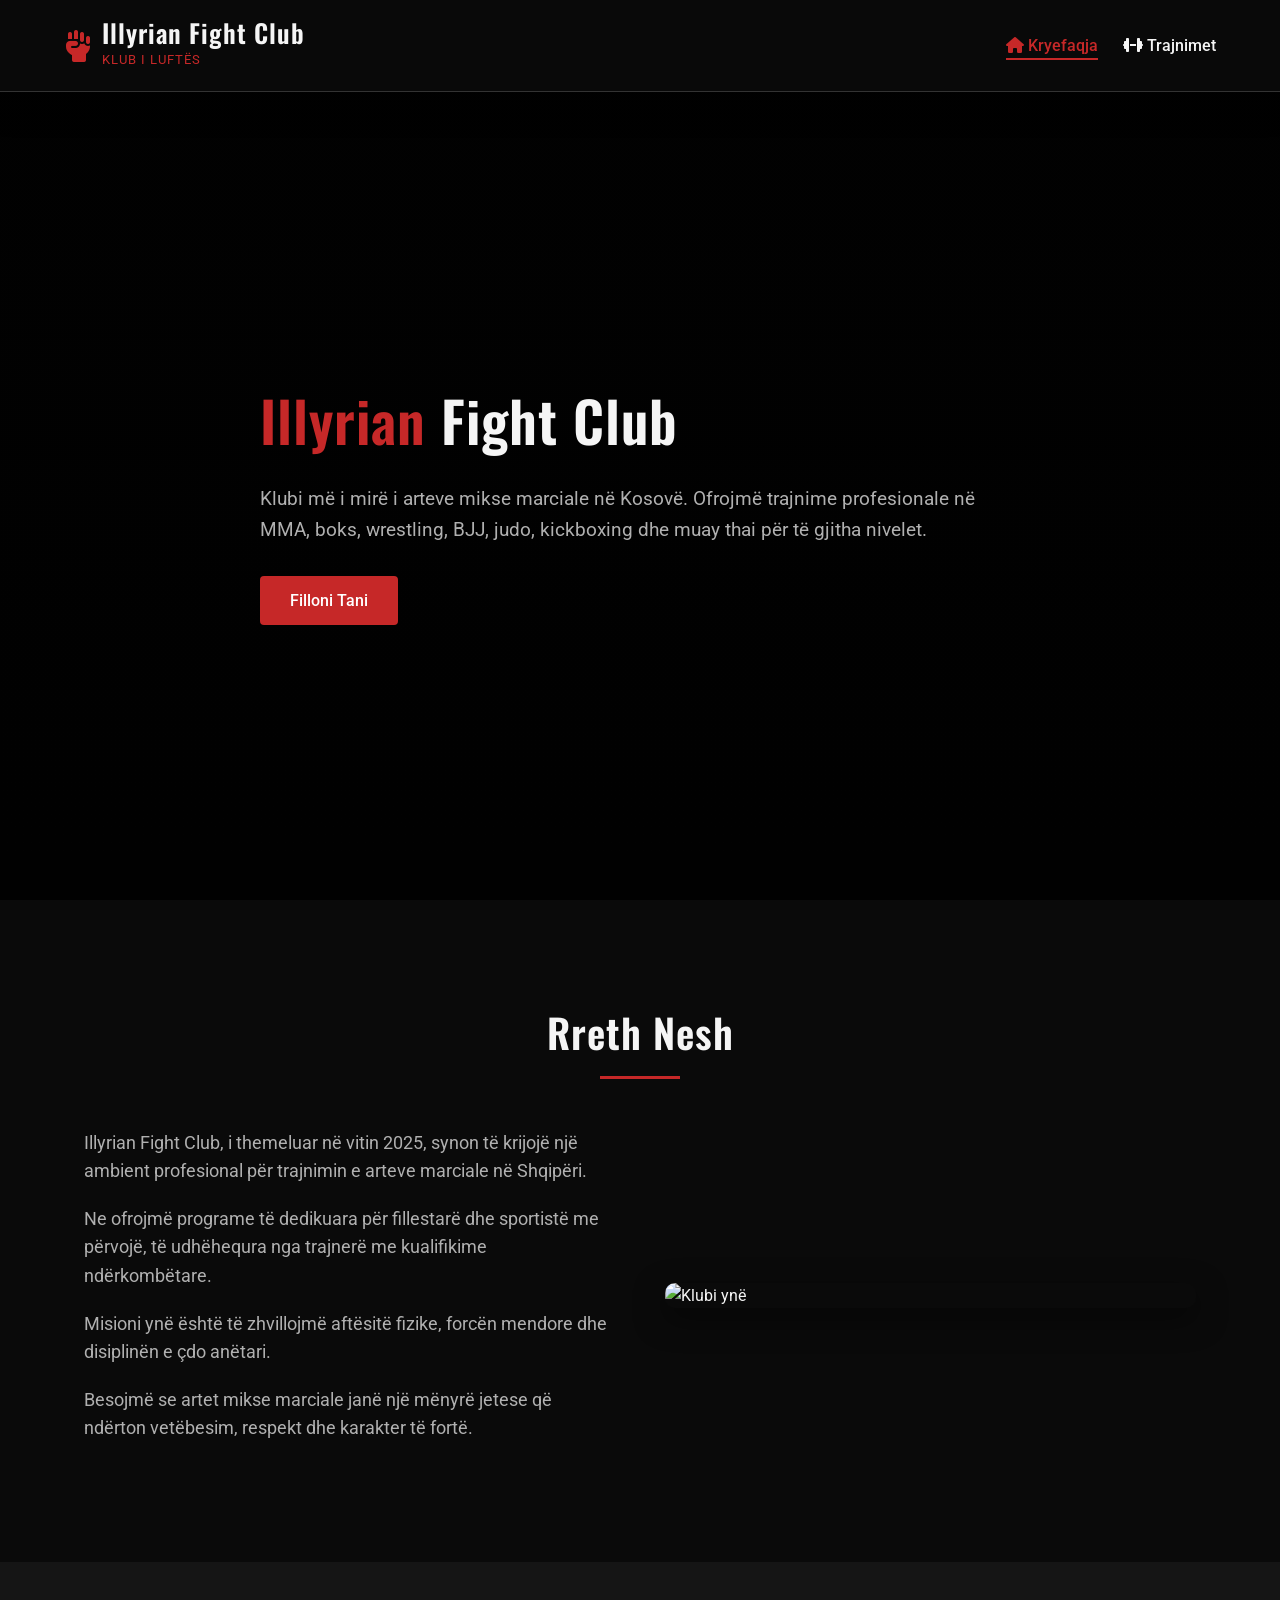
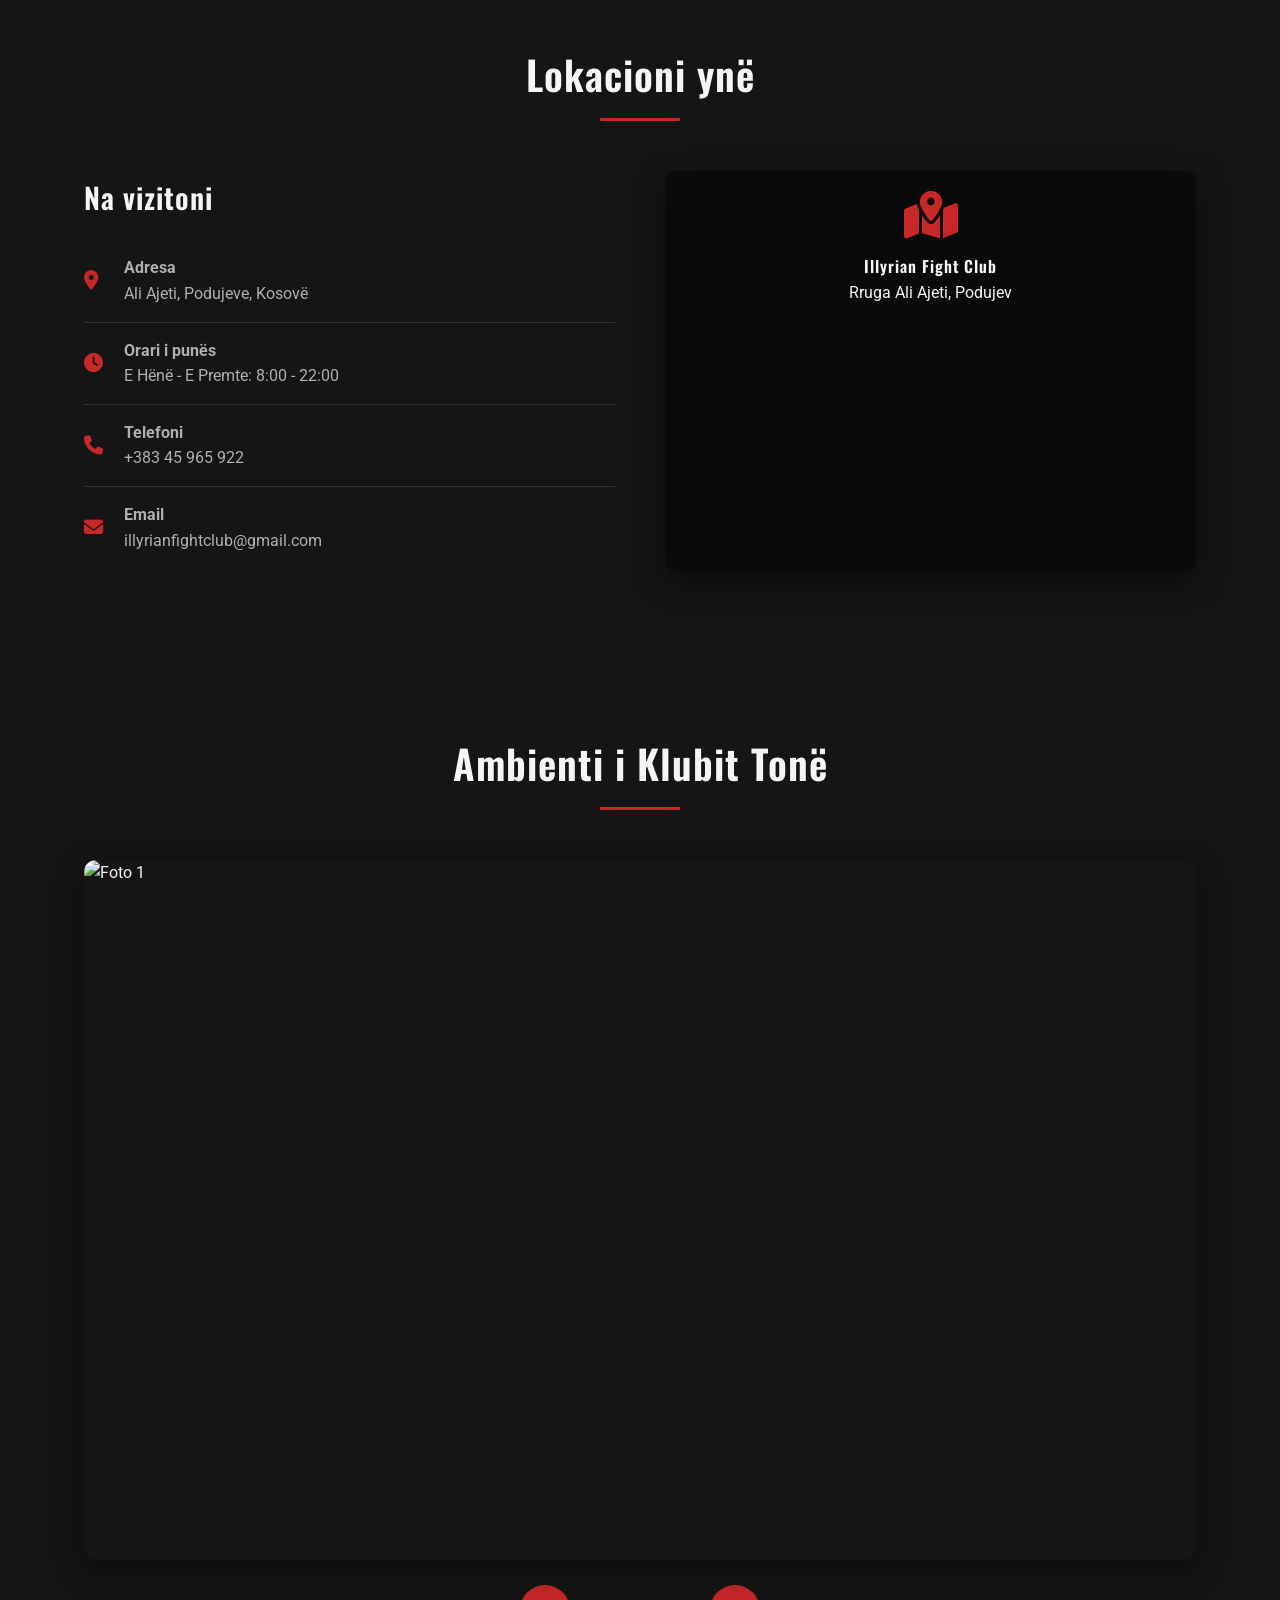
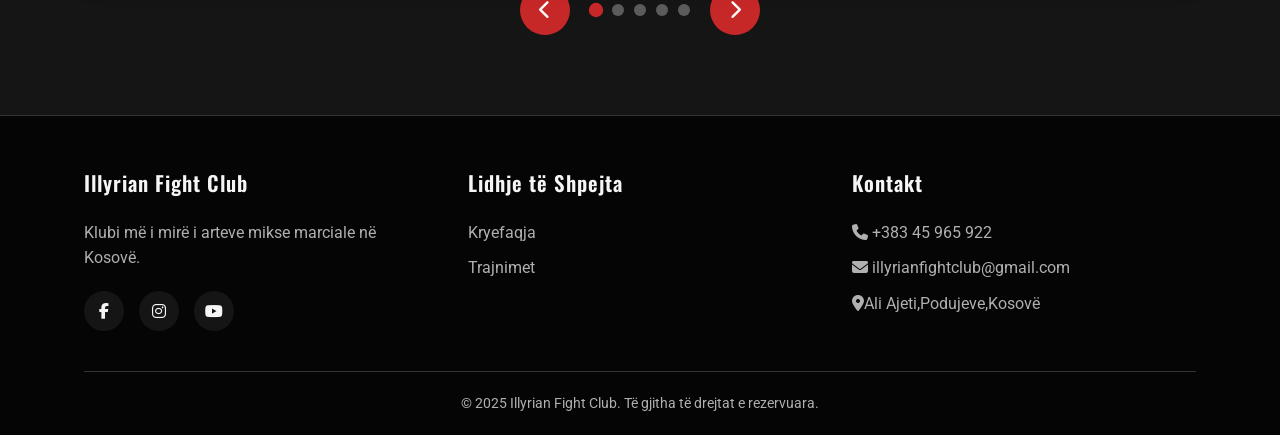
==== index.html @ 58f36fff "Add files via upload" ====
<!DOCTYPE html>
<html lang="sq">
<head>
    <meta charset="UTF-8">
    <meta name="viewport" content="width=device-width, initial-scale=1.0">
    <title>Illyrian Fight Club - Rreth Klubit</title>
    <link rel="stylesheet" href="https://cdnjs.cloudflare.com/ajax/libs/font-awesome/6.4.0/css/all.min.css">
    <link href="https://fonts.googleapis.com/css2?family=Oswald:wght@400;500;600;700&family=Roboto:wght@300;400;500;700&display=swap" rel="stylesheet">
    <style>
        :root {
            --primary: #c62828;
            --primary-dark: #8e0000;
            --secondary: #ff9800;
            --dark-bg: #0a0a0a;
            --dark-card: #151515;
            --light-text: #f5f5f5;
            --gray-text: #b0b0b0;
            --border-color: #333;
            --shadow: 0 10px 30px rgba(0, 0, 0, 0.5);
            --transition: all 0.3s ease;
        }
        
        * {
            margin: 0;
            padding: 0;
            box-sizing: border-box;
        }
        
        body {
            font-family: 'Roboto', sans-serif;
            background-color: var(--dark-bg);
            color: var(--light-text);
            line-height: 1.6;
            overflow-x: hidden;
        }
        
        h1, h2, h3, h4, h5 {
            font-family: 'Oswald', sans-serif;
            font-weight: 600;
            letter-spacing: 1px;
        }
        
        .container {
            width: 90%;
            max-width: 1400px;
            margin: 0 auto;
            padding: 0 20px;
        }
        
        /* Header & Navigation */
        header {
            background-color: rgba(10, 10, 10, 0.98);
            position: fixed;
            width: 100%;
            top: 0;
            z-index: 1000;
            border-bottom: 1px solid var(--border-color);
            box-shadow: var(--shadow);
        }
        
        .header-container {
            display: flex;
            justify-content: space-between;
            align-items: center;
            padding: 20px 0;
        }
        
        .logo {
            display: flex;
            align-items: center;
        }
        
        .logo-icon {
            color: var(--primary);
            font-size: 2rem;
            margin-right: 10px;
        }
        
        .logo-text h1 {
            color: var(--light-text);
            font-size: 1.6rem;
            line-height: 1;
        }
        
        .logo-text span {
            color: var(--primary);
            font-size: 0.8rem;
            letter-spacing: 1px;
        }
        
        nav ul {
            display: flex;
            list-style: none;
        }
        
        nav ul li {
            margin-left: 25px;
        }
        
        nav ul li a {
            color: var(--light-text);
            text-decoration: none;
            font-weight: 500;
            font-size: 1rem;
            transition: var(--transition);
            padding: 5px 0;
            position: relative;
        }
        
        nav ul li a:hover {
            color: var(--primary);
        }
        
        nav ul li a.active {
            color: var(--primary);
        }
        
        nav ul li a.active::after {
            content: '';
            position: absolute;
            width: 100%;
            height: 2px;
            background-color: var(--primary);
            bottom: 0;
            left: 0;
        }
        
        .mobile-menu-btn {
            display: none;
            background: none;
            border: none;
            color: var(--light-text);
            font-size: 1.5rem;
            cursor: pointer;
        }
        
        /* Hero Section */
        .hero {
            background: linear-gradient(rgba(0, 0, 0, 0.85), rgba(0, 0, 0, 0.9)), url('https://mymmanews.com/wp-content/uploads/2023/06/MMA-training-facility.jpg');
            background-size: cover;
            background-position: center;
            min-height: 100vh;
            display: flex;
            align-items: center;
            padding-top: 100px;
        }
        
        .hero-content {
            max-width: 800px;
        }
        
        .hero h2 {
            font-size: 3.5rem;
            margin-bottom: 20px;
            color: var(--light-text);
        }
        
        .hero h2 span {
            color: var(--primary);
        }
        
        .hero p {
            font-size: 1.2rem;
            margin-bottom: 30px;
            color: var(--gray-text);
        }
        
        .btn {
            display: inline-block;
            background-color: var(--primary);
            color: white;
            padding: 12px 30px;
            border-radius: 4px;
            text-decoration: none;
            font-weight: 500;
            font-size: 1rem;
            transition: var(--transition);
            border: none;
            cursor: pointer;
        }
        
        .btn:hover {
            background-color: var(--primary-dark);
            transform: translateY(-3px);
            box-shadow: var(--shadow);
        }
        
        /* About Section */
        .about {
            padding: 100px 0;
            background-color: var(--dark-bg);
        }
        
        .section-title {
            text-align: center;
            margin-bottom: 50px;
        }
        
        .section-title h2 {
            font-size: 2.5rem;
            color: var(--light-text);
            display: inline-block;
            position: relative;
            padding-bottom: 15px;
        }
        
        .section-title h2::after {
            content: '';
            position: absolute;
            width: 80px;
            height: 3px;
            background-color: var(--primary);
            bottom: 0;
            left: 50%;
            transform: translateX(-50%);
        }
        
        .about-content {
            display: grid;
            grid-template-columns: 1fr 1fr;
            gap: 50px;
            align-items: center;
        }
        
        .about-text p {
            color: var(--gray-text);
            margin-bottom: 20px;
            font-size: 1.1rem;
        }
        
        .about-image {
            border-radius: 10px;
            overflow: hidden;
            box-shadow: var(--shadow);
        }
        
        .about-image img {
            width: 100%;
            height: auto;
            display: block;
        }
        
        /* Location Section */
        .location {
            padding: 80px 0;
            background-color: var(--dark-card);
        }
        
        .location-container {
            display: grid;
            grid-template-columns: 1fr 1fr;
            gap: 50px;
            align-items: center;
        }
        
        .location-info h3 {
            font-size: 1.8rem;
            margin-bottom: 20px;
            color: var(--light-text);
        }
        
        .location-details {
            list-style: none;
        }
        
        .location-details li {
            padding: 15px 0;
            color: var(--gray-text);
            border-bottom: 1px solid var(--border-color);
            display: flex;
            align-items: center;
        }
        
        .location-details li:last-child {
            border-bottom: none;
        }
        
        .location-details li i {
            color: var(--primary);
            margin-right: 15px;
            font-size: 1.2rem;
            width: 25px;
        }
        
        .map-container {
            height: 400px;
            border-radius: 10px;
            overflow: hidden;
            box-shadow: var(--shadow);
        }

                       .map-container iframe {
        width: 100%;
        height: 100%;
        border: none;
        filter: grayscale(1) invert(1);
    }
         
        
        .map-placeholder {
            width: 100%;
            height: 100%;
            background-color: var(--dark-bg);
            display: flex;
            flex-direction: column;
            align-items: center;
            justify-content: center;
            text-align: center;
            padding: 20px;
        }
        
        .map-placeholder i {
            font-size: 3rem;
            color: var(--primary);
            margin-bottom: 15px;
        }
        
       
        /* Footer */
        footer {
            background-color: #050505;
            padding: 50px 0 20px;
            border-top: 1px solid var(--border-color);
        }
        
        .footer-container {
            display: grid;
            grid-template-columns: repeat(auto-fit, minmax(250px, 1fr));
            gap: 40px;
            margin-bottom: 40px;
        }
        
        .footer-column h3 {
            font-size: 1.3rem;
            margin-bottom: 20px;
            color: var(--light-text);
        }
        
        .footer-links {
            list-style: none;
        }
        
        .footer-links li {
            margin-bottom: 10px;
        }
        
        .footer-links li a {
            color: var(--gray-text);
            text-decoration: none;
            transition: var(--transition);
        }
        
        .footer-links li a:hover {
            color: var(--primary);
        }
        
        .social-icons {
            display: flex;
            gap: 15px;
            margin-top: 20px;
        }
        
        .social-icons a {
            display: inline-flex;
            align-items: center;
            justify-content: center;
            width: 40px;
            height: 40px;
            background-color: var(--dark-card);
            color: var(--light-text);
            border-radius: 50%;
            text-decoration: none;
            transition: var(--transition);
        }
        
        .social-icons a:hover {
            background-color: var(--primary);
            transform: translateY(-3px);
        }
        
        .copyright {
            text-align: center;
            padding-top: 20px;
            border-top: 1px solid var(--border-color);
            color: var(--gray-text);
            font-size: 0.9rem;
        }
        
        /* Slideshow Section */
.gym-slideshow {
    padding: 80px 0;
    background-color: var(--dark-card);
}

.slideshow-container {
    max-width: 1200px;
    margin: 0 auto;
    position: relative;
}

.slideshow-wrapper {
    position: relative;
    height: 700px;
    border-radius: 12px;
    overflow: hidden;
    box-shadow: var(--shadow);
}

.slide {
    position: absolute;
    top: 0;
    left: 0;
    width: 100%;
    height: 100%;
    opacity: 0;
    transition: opacity 0.8s ease-in-out;
}

.slide.active {
    opacity: 1;
}

.slide img {
    width: 100%;
    height: 100%;
    object-fit: cover;
}

.slideshow-controls {
    display: flex;
    justify-content: center;
    align-items: center;
    margin-top: 25px;
    gap: 20px;
}

.prev-btn, .next-btn {
    background: var(--primary);
    color: white;
    border: none;
    width: 50px;
    height: 50px;
    border-radius: 50%;
    display: flex;
    align-items: center;
    justify-content: center;
    cursor: pointer;
    transition: var(--transition);
    font-size: 1.2rem;
}

.prev-btn:hover, .next-btn:hover {
    background: var(--primary-dark);
    transform: scale(1.1);
}

.slide-dots {
    display: flex;
    gap: 10px;
}

.dot {
    width: 12px;
    height: 12px;
    border-radius: 50%;
    background: rgba(255, 255, 255, 0.3);
    cursor: pointer;
    transition: var(--transition);
}

.dot.active {
    background: var(--primary);
    transform: scale(1.2);
}

.dot:hover {
    background: var(--primary);
}

/* Responsive Slideshow */
@media (max-width: 992px) {
    .slideshow-wrapper {
        height: 400px;
    }
}

@media (max-width: 768px) {
    .slideshow-wrapper {
        height: 300px;
    }
    
    .prev-btn, .next-btn {
        width: 40px;
        height: 40px;
        font-size: 1rem;
    }
}

@media (max-width: 576px) {
    .slideshow-wrapper {
        height: 250px;
    }
    
    .gym-slideshow {
        padding: 60px 0;
    }
}

        /* Responsive Styles */
        @media (max-width: 992px) {
            .hero h2 {
                font-size: 2.8rem;
            }
            
            .about-content,
            .location-container {
                grid-template-columns: 1fr;
                gap: 40px;
            }
        }
        
        @media (max-width: 768px) {
            .mobile-menu-btn {
                display: block;
            }
            
            nav ul {
                position: fixed;
                top: 80px;
                left: 0;
                width: 100%;
                background-color: var(--dark-card);
                flex-direction: column;
                align-items: center;
                padding: 20px 0;
                transform: translateY(-100%);
                opacity: 0;
                transition: var(--transition);
                box-shadow: var(--shadow);
            }
            
            nav ul.active {
                transform: translateY(0);
                opacity: 1;
            }
            
            nav ul li {
                margin: 15px 0;
            }
            
            .hero h2 {
                font-size: 2.2rem;
            }
            
            .section-title h2 {
                font-size: 2rem;
            }
        }
        
        @media (max-width: 576px) {
            .hero h2 {
                font-size: 1.8rem;
            }
            
            .hero p {
                font-size: 1rem;
            }
            
            section {
                padding: 70px 0;
            }
        }
    </style>
</head>
<body>
    
    <header>
        <div class="container header-container">
            <div class="logo">
                <i class="fas fa-fist-raised logo-icon"></i>
                <div class="logo-text">
                   <h1>Illyrian Fight Club</h1>
                    <span>KLUB I LUFTËS</span>
                </div>
            </div>
            
            <button class="mobile-menu-btn" id="mobileMenuBtn">
                <i class="fas fa-bars"></i>
            </button>
            
            <nav>
                <ul id="mainMenu">
                    <li><a href="index.html" class="active"><i class="fas fa-home"></i> Kryefaqja</a></li>
                    <li><a href="training.html"><i class="fas fa-dumbbell"></i> Trajnimet</a></li>
                 
                </ul>
            </nav>
        </div>
    </header>

    <!-- Hero Section -->
    <section class="hero">
        <div class="container hero-content">
            <h2><span>Illyrian</span> Fight Club </h2>
            <p>Klubi më i mirë i arteve mikse marciale në Kosovë. Ofrojmë trajnime profesionale në MMA, boks, wrestling, BJJ, judo, kickboxing dhe muay thai për të gjitha nivelet.</p>
            <a href="training.html" class="btn">Filloni Tani</a>
        </div>
    </section>

    <!-- About Section -->
    <section class="about">
        <div class="container">
            <div class="section-title">
                <h2>Rreth Nesh</h2>
            </div>
            
            <div class="about-content">
                <div class="about-text">
                    <p>Illyrian Fight Club, i themeluar në vitin 2025, synon të krijojë një ambient profesional për trajnimin e arteve marciale në Shqipëri.</p>
<p>Ne ofrojmë programe të dedikuara për fillestarë dhe sportistë me përvojë, të udhëhequra nga trajnerë me kualifikime ndërkombëtare.</p>
<p>Misioni ynë është të zhvillojmë aftësitë fizike, forcën mendore dhe disiplinën e çdo anëtari.</p>
<p>Besojmë se artet mikse marciale janë një mënyrë jetese që ndërton vetëbesim, respekt dhe karakter të fortë.</p>
  </div>
                
                <div class="about-image">
                    <img src="C:\Users\SonY\Desktop\FederataMMA\logo.jpg" alt="Klubi ynë">
                </div>
            </div>
        </div>
    </section>

    <!-- Location Section -->
    <section class="location">
        <div class="container">
            <div class="section-title">
                <h2>Lokacioni ynë</h2>
            </div>
            
            <div class="location-container">
                <div class="location-info">
                    <h3>Na vizitoni</h3>
                    <ul class="location-details">
                        <li>
                            <i class="fas fa-map-marker-alt"></i>
                            <div>
                                <strong>Adresa</strong><br>
                               Ali Ajeti, Podujeve, Kosovë
                            </div>
                        </li>
                        <li>
                            <i class="fas fa-clock"></i>
                            <div>
                                <strong>Orari i punës</strong><br>
                                E Hënë - E Premte: 8:00 - 22:00
                               
                            </div>
                        </li>
                        <li>
                            <i class="fas fa-phone"></i>
                            <div>
                                <strong>Telefoni</strong><br>
                                +383 45 965 922
                            </div>
                        </li>
                        <li>
                            <i class="fas fa-envelope"></i>
                            <div>
                                <strong>Email</strong><br>
                                illyrianfightclub@gmail.com
                            </div>
                        </li>
                    </ul>
                </div>
               
                  
                <div class="map-container">
                    <div class="map-placeholder">
                        <i class="fas fa-map-marked-alt"></i>
                        <h4>Illyrian Fight Club</h4>
                        <p>Rruga Ali Ajeti, Podujev</p>
                         <iframe src="https://www.google.com/maps/embed?pb=!1m18!1m12!1m3!1d46971.69393554445!2d21.16192495!3d42.91008245!2m3!1f0!2f0!3f0!3m2!1i1024!2i768!4f13.1!3m3!1m2!1s0x13549fd7d1e8d9a1%3A0x5f0a9a4a6e5e5b1f!2sPodujevo!5e0!3m2!1sen!2s!4v1620000000000!5m2!1sen!2s"
                         width="400" height="300" loading="lazy"></iframe>
                    </div>
                </div>
            </div>
        </div>
    </section>

   
<!-- Gym Slideshow Section -->
<section class="gym-slideshow">
    <div class="container">
        <div class="section-title">
            <h2>Ambienti i Klubit Tonë</h2>
        </div>
        
        <div class="slideshow-container">
            <div class="slideshow-wrapper">
                <div class="slide active">
                    <img src="C:\Users\SonY\Desktop\FederataMMA\objekti1.jpg" alt="Foto 1">
                </div>
                <div class="slide">
                    <img src="C:\Users\SonY\Desktop\FederataMMA\objekti2.jpg" alt="Foto 2">
                </div>
                <div class="slide">
                    <img src="C:\Users\SonY\Desktop\FederataMMA\objekti3.jpg" alt="Foto 3">
                </div>
                <div class="slide">
                    <img src="C:\Users\SonY\Desktop\FederataMMA\objekti4.jpg" alt="Foto 4">
                </div>
                <div class="slide">
                    <img src="C:\Users\SonY\Desktop\FederataMMA\objekti5.jpg" alt="Foto 5">
                </div>
            </div>
            
            <div class="slideshow-controls">
                <button class="prev-btn"><i class="fas fa-chevron-left"></i></button>
                <div class="slide-dots">
                    <span class="dot active" data-slide="0"></span>
                    <span class="dot" data-slide="1"></span>
                    <span class="dot" data-slide="2"></span>
                    <span class="dot" data-slide="3"></span>
                    <span class="dot" data-slide="4"></span>
                </div>
                <button class="next-btn"><i class="fas fa-chevron-right"></i></button>
            </div>
        </div>
    </div>
</section>



    <!-- Footer -->
    <footer>
        <div class="container">
            <div class="footer-container">
                <div class="footer-column">
                    <h3>Illyrian Fight Club</h3>
                    <p style="color: var(--gray-text); margin-bottom: 20px;">Klubi më i mirë i arteve mikse marciale në Kosovë.</p>
                    <div class="social-icons">
                        <a href="#"><i class="fab fa-facebook-f"></i></a>
                        <a href="#"><i class="fab fa-instagram"></i></a>
                        <a href="#"><i class="fab fa-youtube"></i></a>
                    </div>
                </div>
                
                <div class="footer-column">
                    <h3>Lidhje të Shpejta</h3>
                    <ul class="footer-links">
                        <li><a href="index.html">Kryefaqja</a></li>
                        <li><a href="training.html">Trajnimet</a></li>
                    </ul>
                </div>
                
                <div class="footer-column">
                    <h3>Kontakt</h3>
                    <ul class="footer-links">
                        <li><a href="#"><i class="fas fa-phone"></i> +383 45 965 922</a></li>
                        <li><a href="mailto:info@illyrianfightclub.al"><i class="fas fa-envelope"></i> illyrianfightclub@gmail.com</a></li>
                        <li><a href="#"><i class="fas fa-map-marker-alt"></i>Ali Ajeti,Podujeve,Kosovë</a></li>
                    </ul>
                </div>
            </div>
            
            <div class="copyright">
                <p>&copy; 2025 Illyrian Fight Club. Të gjitha të drejtat e rezervuara.</p>
            </div>
        </div>
    </footer>

    <script>
        // Mobile Menu Toggle
        const mobileMenuBtn = document.getElementById('mobileMenuBtn');
        const mainMenu = document.getElementById('mainMenu');
        
        mobileMenuBtn.addEventListener('click', () => {
            mainMenu.classList.toggle('active');
            mobileMenuBtn.innerHTML = mainMenu.classList.contains('active') 
                ? '<i class="fas fa-times"></i>' 
                : '<i class="fas fa-bars"></i>';
        });
        
        // Close mobile menu when clicking a link
        document.querySelectorAll('#mainMenu a').forEach(link => {
            link.addEventListener('click', () => {
                mainMenu.classList.remove('active');
                mobileMenuBtn.innerHTML = '<i class="fas fa-bars"></i>';
            });
        });

// Slideshow Functionality
document.addEventListener('DOMContentLoaded', function() {
    const slides = document.querySelectorAll('.slide');
    const dots = document.querySelectorAll('.dot');
    const prevBtn = document.querySelector('.prev-btn');
    const nextBtn = document.querySelector('.next-btn');
    
    let currentSlide = 0;
    let slideInterval;
    
    // Function to show a specific slide
    function showSlide(index) {
        // Remove active class from all slides and dots
        slides.forEach(slide => slide.classList.remove('active'));
        dots.forEach(dot => dot.classList.remove('active'));
        
        // Add active class to current slide and dot
        slides[index].classList.add('active');
        dots[index].classList.add('active');
        
        currentSlide = index;
    }
    
    // Function for next slide
    function nextSlide() {
        let nextIndex = (currentSlide + 1) % slides.length;
        showSlide(nextIndex);
    }
    
    // Function for previous slide
    function prevSlide() {
        let prevIndex = (currentSlide - 1 + slides.length) % slides.length;
        showSlide(prevIndex);
    }
    
    // Event listeners for buttons
    nextBtn.addEventListener('click', () => {
        nextSlide();
        resetInterval();
    });
    
    prevBtn.addEventListener('click', () => {
        prevSlide();
        resetInterval();
    });
    
    // Event listeners for dots
    dots.forEach(dot => {
        dot.addEventListener('click', function() {
            const slideIndex = parseInt(this.getAttribute('data-slide'));
            showSlide(slideIndex);
            resetInterval();
        });
    });
    
    // Auto slide functionality
    function startSlideShow() {
        slideInterval = setInterval(nextSlide, 5000); // Change every 5 seconds
    }
    
    function resetInterval() {
        clearInterval(slideInterval);
        startSlideShow();
    }
    
    // Initialize slideshow
    showSlide(0);
    startSlideShow();
    
    // Pause on hover
    const slideshowContainer = document.querySelector('.slideshow-container');
    slideshowContainer.addEventListener('mouseenter', () => {
        clearInterval(slideInterval);
    });
    
    slideshowContainer.addEventListener('mouseleave', () => {
        startSlideShow();
    });
});
    </script>
</body>
</html>
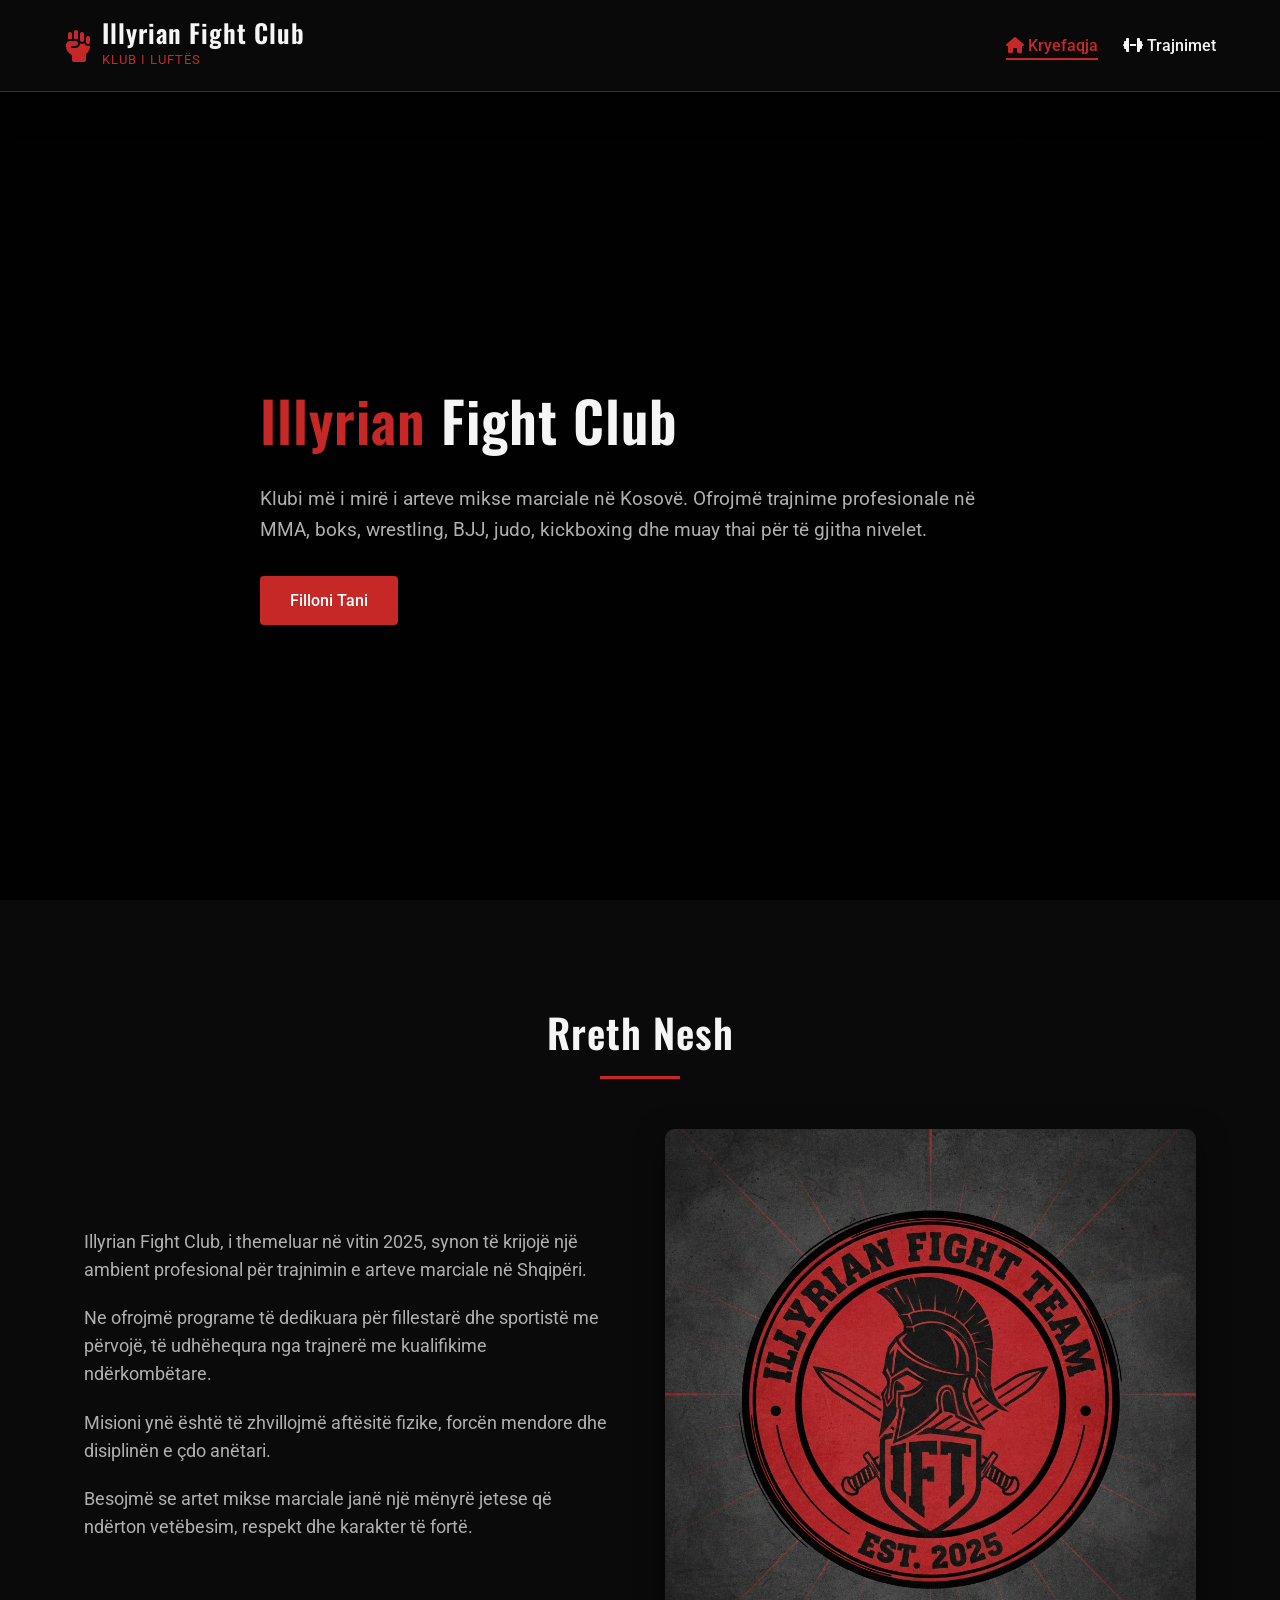
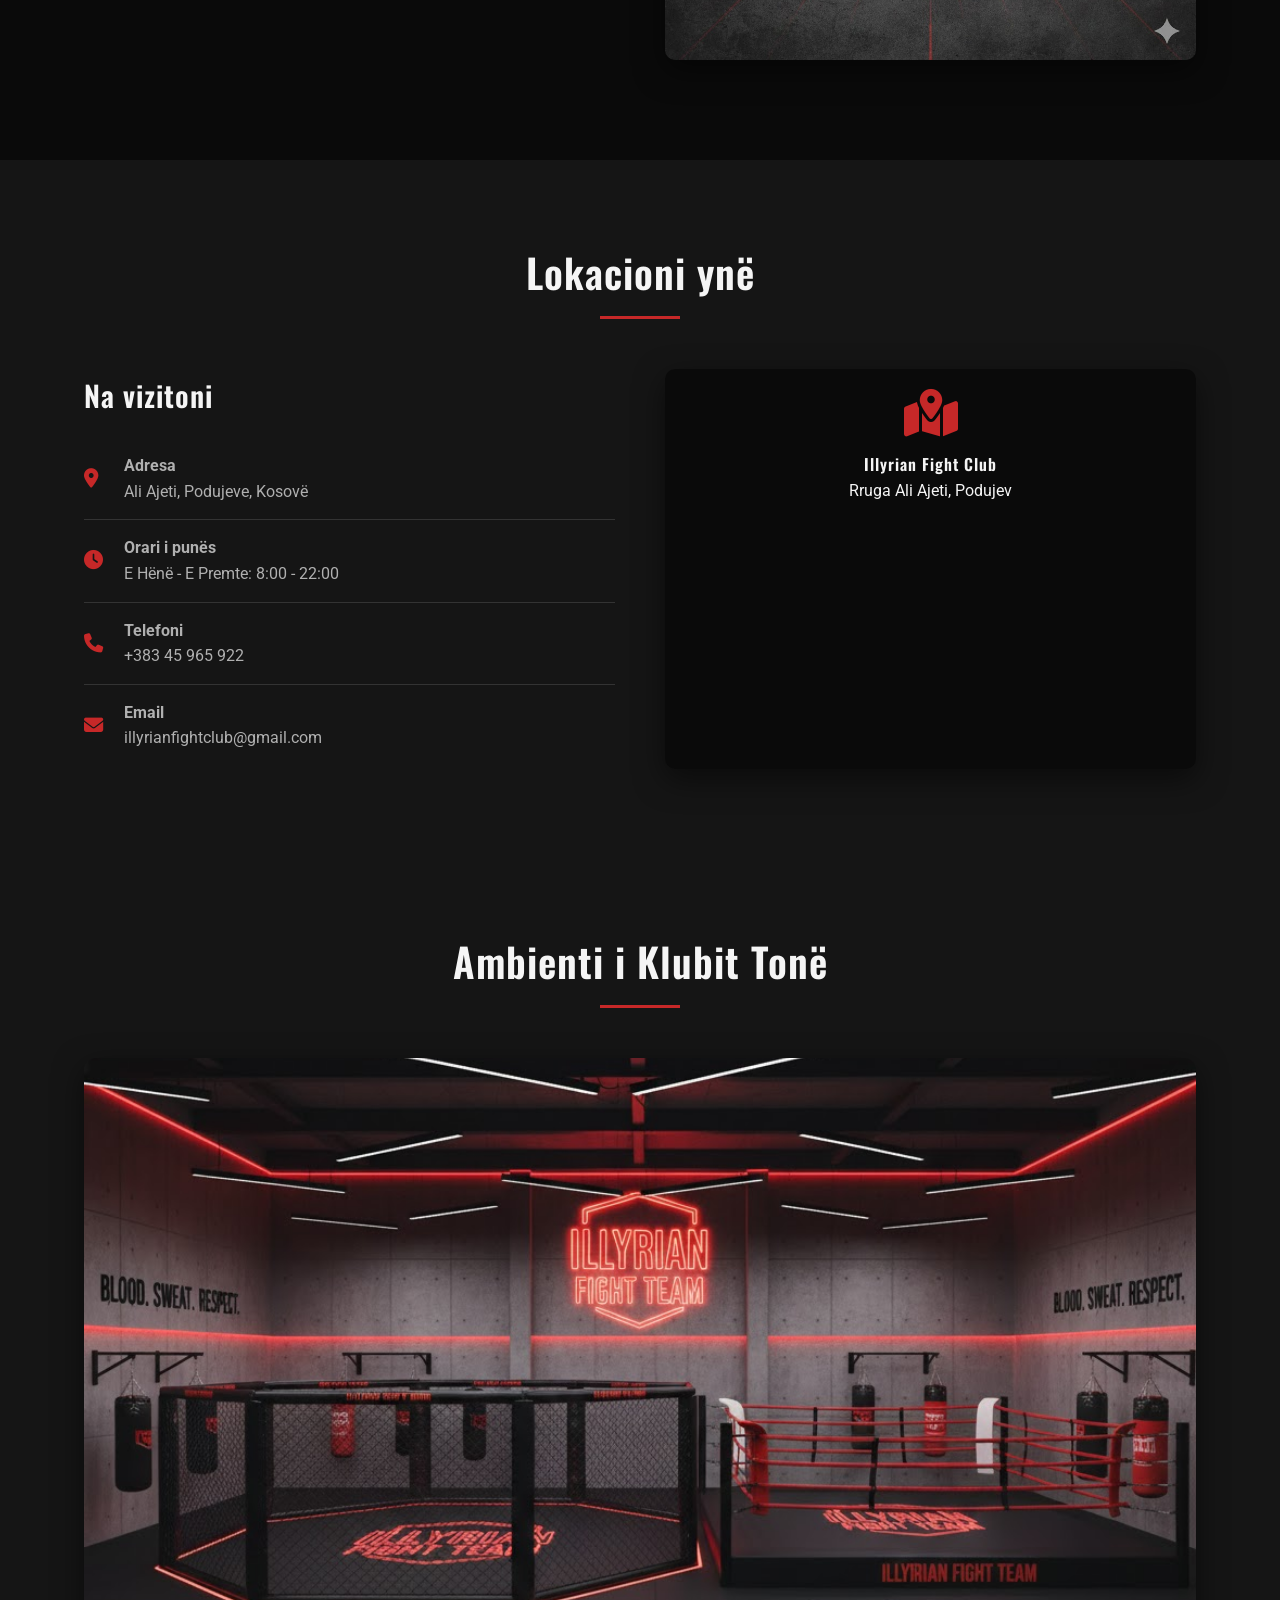
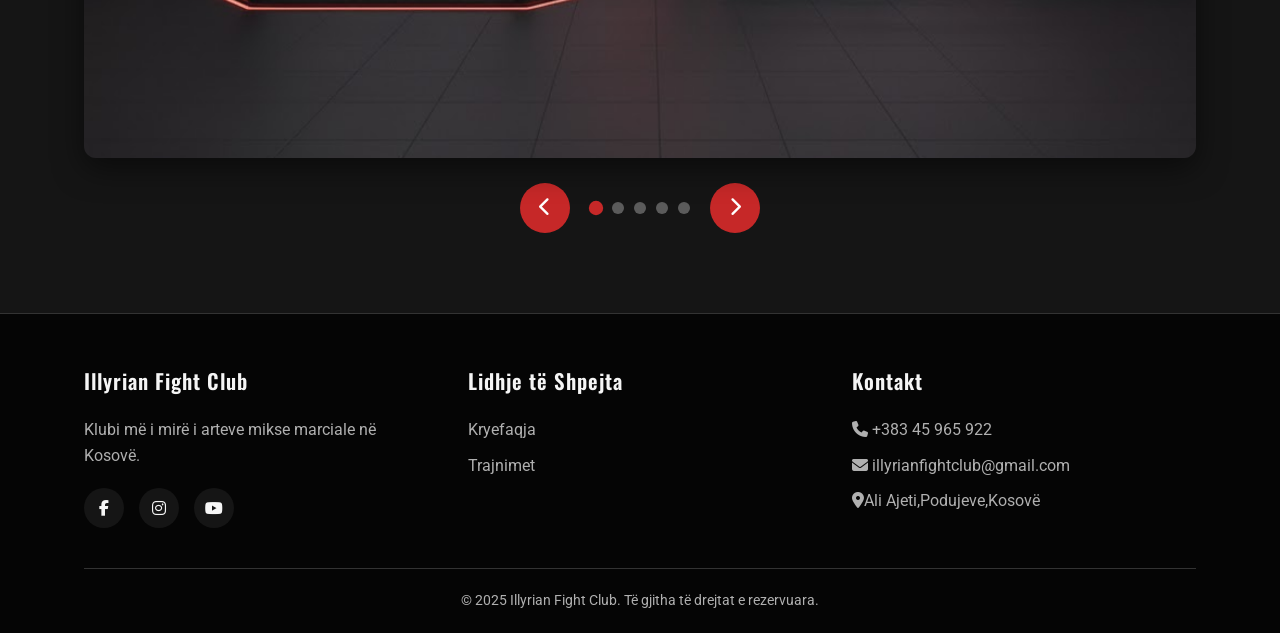
==== commit 7577742b: "Update index.html" ====
--- a/index.html
+++ b/index.html
@@ -623,7 +623,7 @@
   </div>
                 
                 <div class="about-image">
-                    <img src="C:\Users\SonY\Desktop\FederataMMA\logo.jpg" alt="Klubi ynë">
+                    <img src="logo.jpg" alt="Klubi ynë">
                 </div>
             </div>
         </div>
@@ -697,19 +697,19 @@
         <div class="slideshow-container">
             <div class="slideshow-wrapper">
                 <div class="slide active">
-                    <img src="C:\Users\SonY\Desktop\FederataMMA\objekti1.jpg" alt="Foto 1">
+                    <img src="objekti1.jpg" alt="Foto 1">
                 </div>
                 <div class="slide">
-                    <img src="C:\Users\SonY\Desktop\FederataMMA\objekti2.jpg" alt="Foto 2">
+                    <img src="objekti2.jpg" alt="Foto 2">
                 </div>
                 <div class="slide">
-                    <img src="C:\Users\SonY\Desktop\FederataMMA\objekti3.jpg" alt="Foto 3">
+                    <img src="objekti3.jpg" alt="Foto 3">
                 </div>
                 <div class="slide">
-                    <img src="C:\Users\SonY\Desktop\FederataMMA\objekti4.jpg" alt="Foto 4">
+                    <img src="objekti4.jpg" alt="Foto 4">
                 </div>
                 <div class="slide">
-                    <img src="C:\Users\SonY\Desktop\FederataMMA\objekti5.jpg" alt="Foto 5">
+                    <img src="objekti5.jpg" alt="Foto 5">
                 </div>
             </div>
             
@@ -870,3 +870,4 @@
     </script>
 </body>
 </html>
+
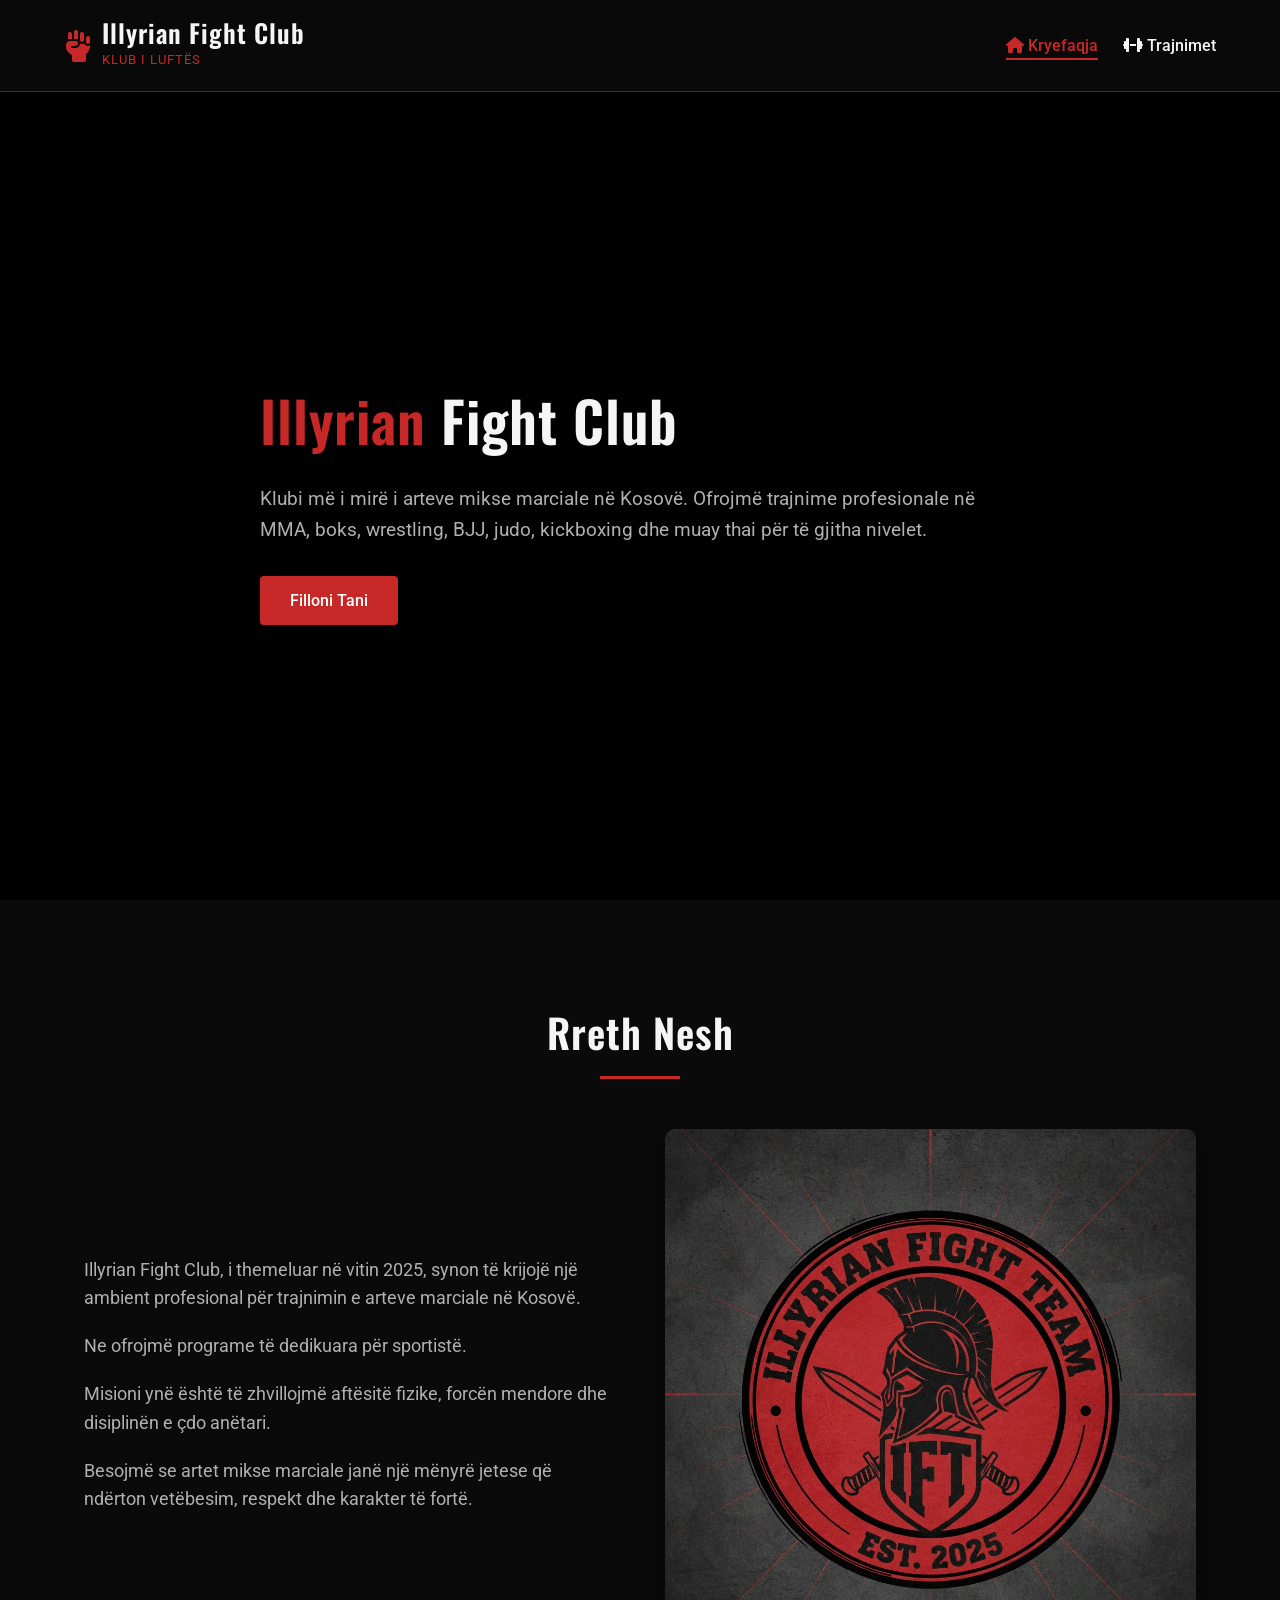
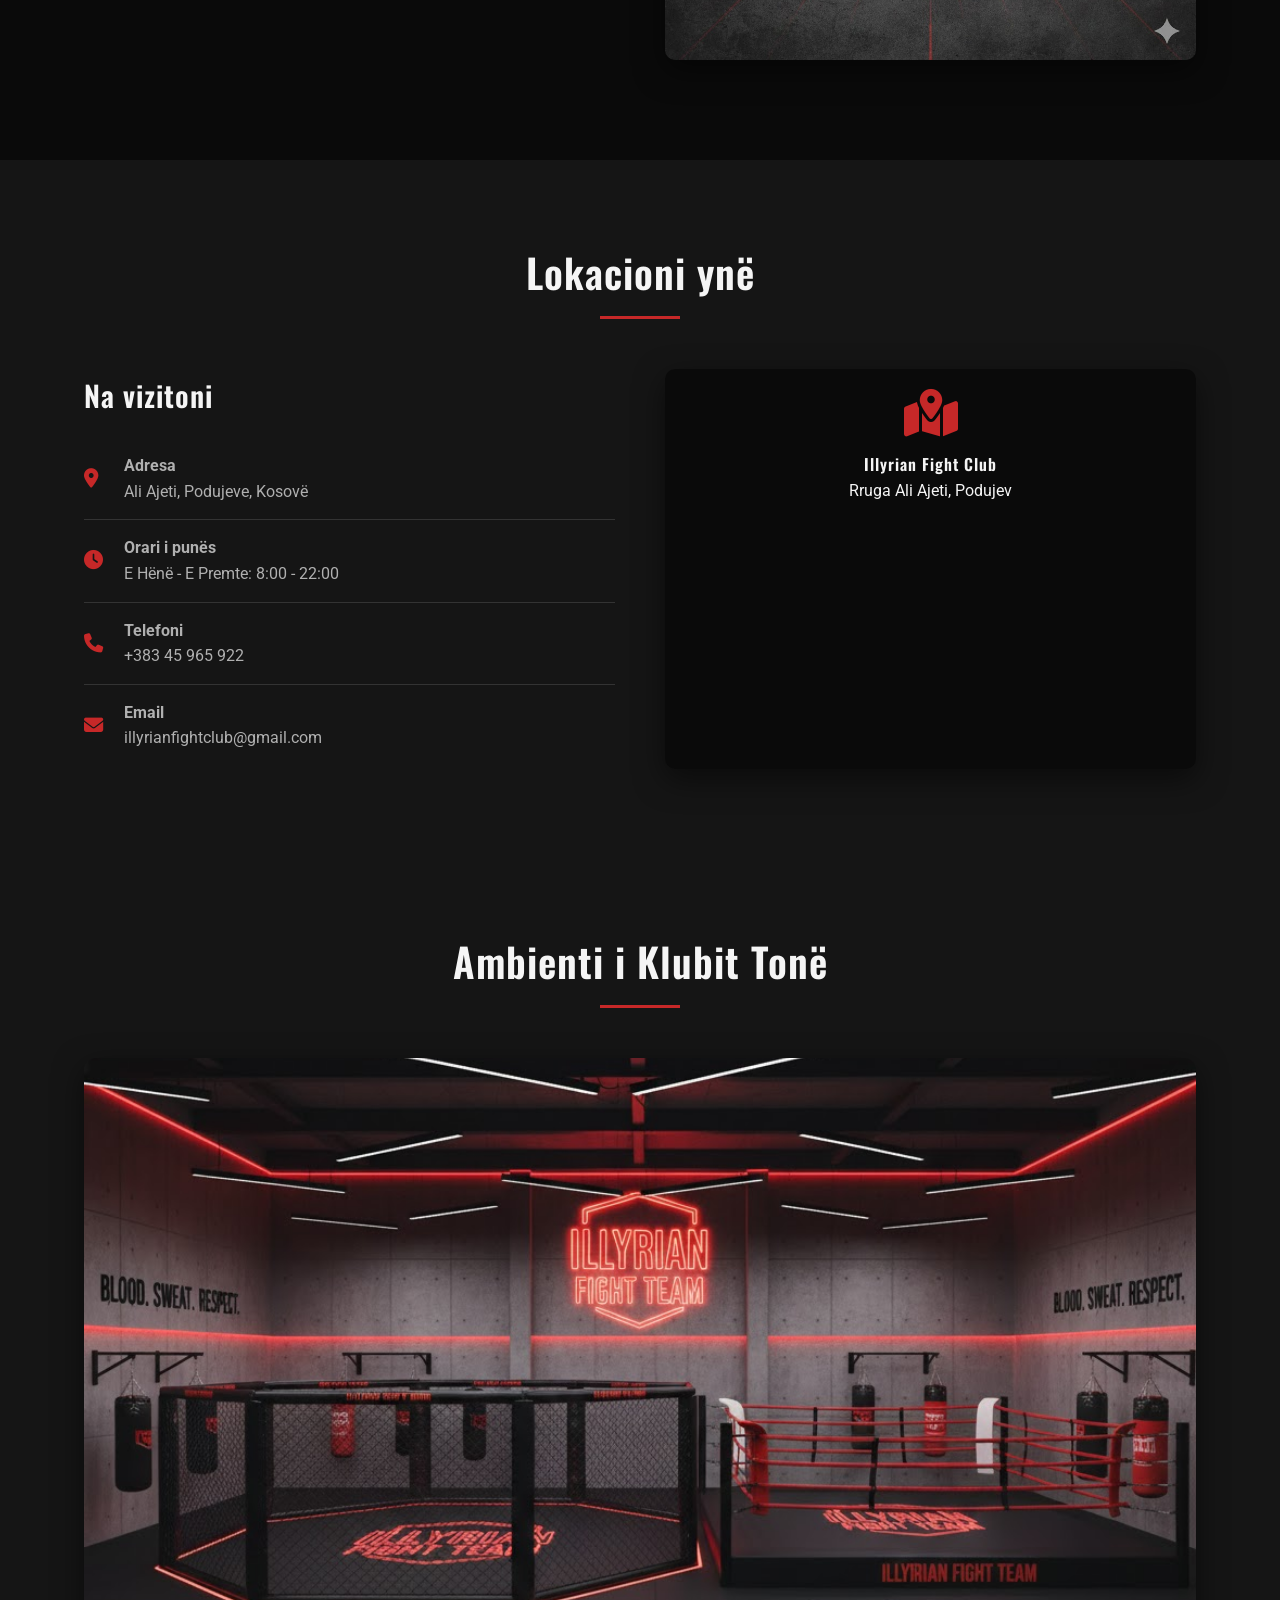
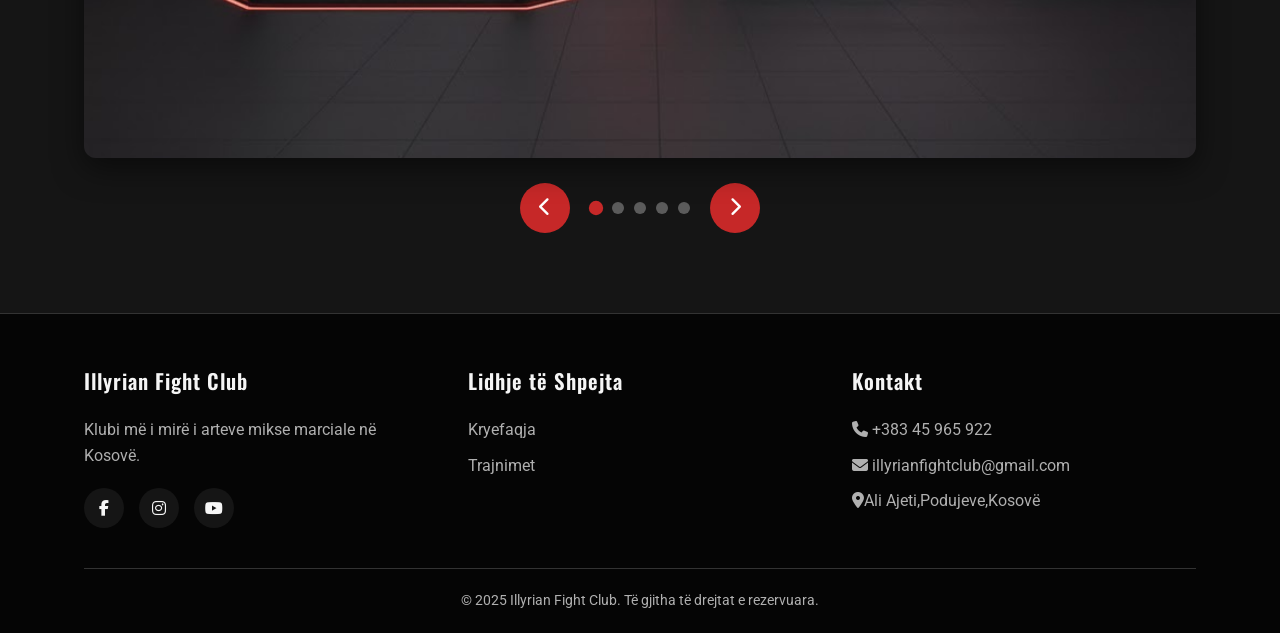
==== commit b77effe9: "Add files via upload" ====
--- a/index.html
+++ b/index.html
@@ -6,571 +6,8 @@
     <title>Illyrian Fight Club - Rreth Klubit</title>
     <link rel="stylesheet" href="https://cdnjs.cloudflare.com/ajax/libs/font-awesome/6.4.0/css/all.min.css">
     <link href="https://fonts.googleapis.com/css2?family=Oswald:wght@400;500;600;700&family=Roboto:wght@300;400;500;700&display=swap" rel="stylesheet">
-    <style>
-        :root {
-            --primary: #c62828;
-            --primary-dark: #8e0000;
-            --secondary: #ff9800;
-            --dark-bg: #0a0a0a;
-            --dark-card: #151515;
-            --light-text: #f5f5f5;
-            --gray-text: #b0b0b0;
-            --border-color: #333;
-            --shadow: 0 10px 30px rgba(0, 0, 0, 0.5);
-            --transition: all 0.3s ease;
-        }
-        
-        * {
-            margin: 0;
-            padding: 0;
-            box-sizing: border-box;
-        }
-        
-        body {
-            font-family: 'Roboto', sans-serif;
-            background-color: var(--dark-bg);
-            color: var(--light-text);
-            line-height: 1.6;
-            overflow-x: hidden;
-        }
-        
-        h1, h2, h3, h4, h5 {
-            font-family: 'Oswald', sans-serif;
-            font-weight: 600;
-            letter-spacing: 1px;
-        }
-        
-        .container {
-            width: 90%;
-            max-width: 1400px;
-            margin: 0 auto;
-            padding: 0 20px;
-        }
-        
-        /* Header & Navigation */
-        header {
-            background-color: rgba(10, 10, 10, 0.98);
-            position: fixed;
-            width: 100%;
-            top: 0;
-            z-index: 1000;
-            border-bottom: 1px solid var(--border-color);
-            box-shadow: var(--shadow);
-        }
-        
-        .header-container {
-            display: flex;
-            justify-content: space-between;
-            align-items: center;
-            padding: 20px 0;
-        }
-        
-        .logo {
-            display: flex;
-            align-items: center;
-        }
-        
-        .logo-icon {
-            color: var(--primary);
-            font-size: 2rem;
-            margin-right: 10px;
-        }
-        
-        .logo-text h1 {
-            color: var(--light-text);
-            font-size: 1.6rem;
-            line-height: 1;
-        }
-        
-        .logo-text span {
-            color: var(--primary);
-            font-size: 0.8rem;
-            letter-spacing: 1px;
-        }
-        
-        nav ul {
-            display: flex;
-            list-style: none;
-        }
-        
-        nav ul li {
-            margin-left: 25px;
-        }
-        
-        nav ul li a {
-            color: var(--light-text);
-            text-decoration: none;
-            font-weight: 500;
-            font-size: 1rem;
-            transition: var(--transition);
-            padding: 5px 0;
-            position: relative;
-        }
-        
-        nav ul li a:hover {
-            color: var(--primary);
-        }
-        
-        nav ul li a.active {
-            color: var(--primary);
-        }
-        
-        nav ul li a.active::after {
-            content: '';
-            position: absolute;
-            width: 100%;
-            height: 2px;
-            background-color: var(--primary);
-            bottom: 0;
-            left: 0;
-        }
-        
-        .mobile-menu-btn {
-            display: none;
-            background: none;
-            border: none;
-            color: var(--light-text);
-            font-size: 1.5rem;
-            cursor: pointer;
-        }
-        
-        /* Hero Section */
-        .hero {
-            background: linear-gradient(rgba(0, 0, 0, 0.85), rgba(0, 0, 0, 0.9)), url('https://mymmanews.com/wp-content/uploads/2023/06/MMA-training-facility.jpg');
-            background-size: cover;
-            background-position: center;
-            min-height: 100vh;
-            display: flex;
-            align-items: center;
-            padding-top: 100px;
-        }
-        
-        .hero-content {
-            max-width: 800px;
-        }
-        
-        .hero h2 {
-            font-size: 3.5rem;
-            margin-bottom: 20px;
-            color: var(--light-text);
-        }
-        
-        .hero h2 span {
-            color: var(--primary);
-        }
-        
-        .hero p {
-            font-size: 1.2rem;
-            margin-bottom: 30px;
-            color: var(--gray-text);
-        }
-        
-        .btn {
-            display: inline-block;
-            background-color: var(--primary);
-            color: white;
-            padding: 12px 30px;
-            border-radius: 4px;
-            text-decoration: none;
-            font-weight: 500;
-            font-size: 1rem;
-            transition: var(--transition);
-            border: none;
-            cursor: pointer;
-        }
-        
-        .btn:hover {
-            background-color: var(--primary-dark);
-            transform: translateY(-3px);
-            box-shadow: var(--shadow);
-        }
-        
-        /* About Section */
-        .about {
-            padding: 100px 0;
-            background-color: var(--dark-bg);
-        }
-        
-        .section-title {
-            text-align: center;
-            margin-bottom: 50px;
-        }
-        
-        .section-title h2 {
-            font-size: 2.5rem;
-            color: var(--light-text);
-            display: inline-block;
-            position: relative;
-            padding-bottom: 15px;
-        }
-        
-        .section-title h2::after {
-            content: '';
-            position: absolute;
-            width: 80px;
-            height: 3px;
-            background-color: var(--primary);
-            bottom: 0;
-            left: 50%;
-            transform: translateX(-50%);
-        }
-        
-        .about-content {
-            display: grid;
-            grid-template-columns: 1fr 1fr;
-            gap: 50px;
-            align-items: center;
-        }
-        
-        .about-text p {
-            color: var(--gray-text);
-            margin-bottom: 20px;
-            font-size: 1.1rem;
-        }
-        
-        .about-image {
-            border-radius: 10px;
-            overflow: hidden;
-            box-shadow: var(--shadow);
-        }
-        
-        .about-image img {
-            width: 100%;
-            height: auto;
-            display: block;
-        }
-        
-        /* Location Section */
-        .location {
-            padding: 80px 0;
-            background-color: var(--dark-card);
-        }
-        
-        .location-container {
-            display: grid;
-            grid-template-columns: 1fr 1fr;
-            gap: 50px;
-            align-items: center;
-        }
-        
-        .location-info h3 {
-            font-size: 1.8rem;
-            margin-bottom: 20px;
-            color: var(--light-text);
-        }
-        
-        .location-details {
-            list-style: none;
-        }
-        
-        .location-details li {
-            padding: 15px 0;
-            color: var(--gray-text);
-            border-bottom: 1px solid var(--border-color);
-            display: flex;
-            align-items: center;
-        }
-        
-        .location-details li:last-child {
-            border-bottom: none;
-        }
-        
-        .location-details li i {
-            color: var(--primary);
-            margin-right: 15px;
-            font-size: 1.2rem;
-            width: 25px;
-        }
-        
-        .map-container {
-            height: 400px;
-            border-radius: 10px;
-            overflow: hidden;
-            box-shadow: var(--shadow);
-        }
-
-                       .map-container iframe {
-        width: 100%;
-        height: 100%;
-        border: none;
-        filter: grayscale(1) invert(1);
-    }
-         
-        
-        .map-placeholder {
-            width: 100%;
-            height: 100%;
-            background-color: var(--dark-bg);
-            display: flex;
-            flex-direction: column;
-            align-items: center;
-            justify-content: center;
-            text-align: center;
-            padding: 20px;
-        }
-        
-        .map-placeholder i {
-            font-size: 3rem;
-            color: var(--primary);
-            margin-bottom: 15px;
-        }
-        
-       
-        /* Footer */
-        footer {
-            background-color: #050505;
-            padding: 50px 0 20px;
-            border-top: 1px solid var(--border-color);
-        }
-        
-        .footer-container {
-            display: grid;
-            grid-template-columns: repeat(auto-fit, minmax(250px, 1fr));
-            gap: 40px;
-            margin-bottom: 40px;
-        }
-        
-        .footer-column h3 {
-            font-size: 1.3rem;
-            margin-bottom: 20px;
-            color: var(--light-text);
-        }
-        
-        .footer-links {
-            list-style: none;
-        }
-        
-        .footer-links li {
-            margin-bottom: 10px;
-        }
-        
-        .footer-links li a {
-            color: var(--gray-text);
-            text-decoration: none;
-            transition: var(--transition);
-        }
-        
-        .footer-links li a:hover {
-            color: var(--primary);
-        }
-        
-        .social-icons {
-            display: flex;
-            gap: 15px;
-            margin-top: 20px;
-        }
-        
-        .social-icons a {
-            display: inline-flex;
-            align-items: center;
-            justify-content: center;
-            width: 40px;
-            height: 40px;
-            background-color: var(--dark-card);
-            color: var(--light-text);
-            border-radius: 50%;
-            text-decoration: none;
-            transition: var(--transition);
-        }
-        
-        .social-icons a:hover {
-            background-color: var(--primary);
-            transform: translateY(-3px);
-        }
-        
-        .copyright {
-            text-align: center;
-            padding-top: 20px;
-            border-top: 1px solid var(--border-color);
-            color: var(--gray-text);
-            font-size: 0.9rem;
-        }
-        
-        /* Slideshow Section */
-.gym-slideshow {
-    padding: 80px 0;
-    background-color: var(--dark-card);
-}
-
-.slideshow-container {
-    max-width: 1200px;
-    margin: 0 auto;
-    position: relative;
-}
-
-.slideshow-wrapper {
-    position: relative;
-    height: 700px;
-    border-radius: 12px;
-    overflow: hidden;
-    box-shadow: var(--shadow);
-}
-
-.slide {
-    position: absolute;
-    top: 0;
-    left: 0;
-    width: 100%;
-    height: 100%;
-    opacity: 0;
-    transition: opacity 0.8s ease-in-out;
-}
-
-.slide.active {
-    opacity: 1;
-}
-
-.slide img {
-    width: 100%;
-    height: 100%;
-    object-fit: cover;
-}
-
-.slideshow-controls {
-    display: flex;
-    justify-content: center;
-    align-items: center;
-    margin-top: 25px;
-    gap: 20px;
-}
-
-.prev-btn, .next-btn {
-    background: var(--primary);
-    color: white;
-    border: none;
-    width: 50px;
-    height: 50px;
-    border-radius: 50%;
-    display: flex;
-    align-items: center;
-    justify-content: center;
-    cursor: pointer;
-    transition: var(--transition);
-    font-size: 1.2rem;
-}
-
-.prev-btn:hover, .next-btn:hover {
-    background: var(--primary-dark);
-    transform: scale(1.1);
-}
-
-.slide-dots {
-    display: flex;
-    gap: 10px;
-}
-
-.dot {
-    width: 12px;
-    height: 12px;
-    border-radius: 50%;
-    background: rgba(255, 255, 255, 0.3);
-    cursor: pointer;
-    transition: var(--transition);
-}
-
-.dot.active {
-    background: var(--primary);
-    transform: scale(1.2);
-}
-
-.dot:hover {
-    background: var(--primary);
-}
-
-/* Responsive Slideshow */
-@media (max-width: 992px) {
-    .slideshow-wrapper {
-        height: 400px;
-    }
-}
-
-@media (max-width: 768px) {
-    .slideshow-wrapper {
-        height: 300px;
-    }
-    
-    .prev-btn, .next-btn {
-        width: 40px;
-        height: 40px;
-        font-size: 1rem;
-    }
-}
-
-@media (max-width: 576px) {
-    .slideshow-wrapper {
-        height: 250px;
-    }
-    
-    .gym-slideshow {
-        padding: 60px 0;
-    }
-}
-
-        /* Responsive Styles */
-        @media (max-width: 992px) {
-            .hero h2 {
-                font-size: 2.8rem;
-            }
-            
-            .about-content,
-            .location-container {
-                grid-template-columns: 1fr;
-                gap: 40px;
-            }
-        }
-        
-        @media (max-width: 768px) {
-            .mobile-menu-btn {
-                display: block;
-            }
-            
-            nav ul {
-                position: fixed;
-                top: 80px;
-                left: 0;
-                width: 100%;
-                background-color: var(--dark-card);
-                flex-direction: column;
-                align-items: center;
-                padding: 20px 0;
-                transform: translateY(-100%);
-                opacity: 0;
-                transition: var(--transition);
-                box-shadow: var(--shadow);
-            }
-            
-            nav ul.active {
-                transform: translateY(0);
-                opacity: 1;
-            }
-            
-            nav ul li {
-                margin: 15px 0;
-            }
-            
-            .hero h2 {
-                font-size: 2.2rem;
-            }
-            
-            .section-title h2 {
-                font-size: 2rem;
-            }
-        }
-        
-        @media (max-width: 576px) {
-            .hero h2 {
-                font-size: 1.8rem;
-            }
-            
-            .hero p {
-                font-size: 1rem;
-            }
-            
-            section {
-                padding: 70px 0;
-            }
-        }
-    </style>
+   <link rel="stylesheet" href="index.css">
+    <script src="index.js" defer></script>
 </head>
 <body>
     
@@ -598,7 +35,7 @@
         </div>
     </header>
 
-    <!-- Hero Section -->
+    
     <section class="hero">
         <div class="container hero-content">
             <h2><span>Illyrian</span> Fight Club </h2>
@@ -607,7 +44,7 @@
         </div>
     </section>
 
-    <!-- About Section -->
+   
     <section class="about">
         <div class="container">
             <div class="section-title">
@@ -616,8 +53,8 @@
             
             <div class="about-content">
                 <div class="about-text">
-                    <p>Illyrian Fight Club, i themeluar në vitin 2025, synon të krijojë një ambient profesional për trajnimin e arteve marciale në Shqipëri.</p>
-<p>Ne ofrojmë programe të dedikuara për fillestarë dhe sportistë me përvojë, të udhëhequra nga trajnerë me kualifikime ndërkombëtare.</p>
+                    <p>Illyrian Fight Club, i themeluar në vitin 2025, synon të krijojë një ambient profesional për trajnimin e arteve marciale në Kosovë.</p>
+<p>Ne ofrojmë programe të dedikuara për sportistë.</p>
 <p>Misioni ynë është të zhvillojmë aftësitë fizike, forcën mendore dhe disiplinën e çdo anëtari.</p>
 <p>Besojmë se artet mikse marciale janë një mënyrë jetese që ndërton vetëbesim, respekt dhe karakter të fortë.</p>
   </div>
@@ -629,7 +66,7 @@
         </div>
     </section>
 
-    <!-- Location Section -->
+   
     <section class="location">
         <div class="container">
             <div class="section-title">
@@ -687,7 +124,7 @@
     </section>
 
    
-<!-- Gym Slideshow Section -->
+
 <section class="gym-slideshow">
     <div class="container">
         <div class="section-title">
@@ -730,7 +167,7 @@
 
 
 
-    <!-- Footer -->
+  
     <footer>
         <div class="container">
             <div class="footer-container">
@@ -768,106 +205,6 @@
         </div>
     </footer>
 
-    <script>
-        // Mobile Menu Toggle
-        const mobileMenuBtn = document.getElementById('mobileMenuBtn');
-        const mainMenu = document.getElementById('mainMenu');
-        
-        mobileMenuBtn.addEventListener('click', () => {
-            mainMenu.classList.toggle('active');
-            mobileMenuBtn.innerHTML = mainMenu.classList.contains('active') 
-                ? '<i class="fas fa-times"></i>' 
-                : '<i class="fas fa-bars"></i>';
-        });
-        
-        // Close mobile menu when clicking a link
-        document.querySelectorAll('#mainMenu a').forEach(link => {
-            link.addEventListener('click', () => {
-                mainMenu.classList.remove('active');
-                mobileMenuBtn.innerHTML = '<i class="fas fa-bars"></i>';
-            });
-        });
-
-// Slideshow Functionality
-document.addEventListener('DOMContentLoaded', function() {
-    const slides = document.querySelectorAll('.slide');
-    const dots = document.querySelectorAll('.dot');
-    const prevBtn = document.querySelector('.prev-btn');
-    const nextBtn = document.querySelector('.next-btn');
-    
-    let currentSlide = 0;
-    let slideInterval;
-    
-    // Function to show a specific slide
-    function showSlide(index) {
-        // Remove active class from all slides and dots
-        slides.forEach(slide => slide.classList.remove('active'));
-        dots.forEach(dot => dot.classList.remove('active'));
-        
-        // Add active class to current slide and dot
-        slides[index].classList.add('active');
-        dots[index].classList.add('active');
-        
-        currentSlide = index;
-    }
-    
-    // Function for next slide
-    function nextSlide() {
-        let nextIndex = (currentSlide + 1) % slides.length;
-        showSlide(nextIndex);
-    }
-    
-    // Function for previous slide
-    function prevSlide() {
-        let prevIndex = (currentSlide - 1 + slides.length) % slides.length;
-        showSlide(prevIndex);
-    }
-    
-    // Event listeners for buttons
-    nextBtn.addEventListener('click', () => {
-        nextSlide();
-        resetInterval();
-    });
-    
-    prevBtn.addEventListener('click', () => {
-        prevSlide();
-        resetInterval();
-    });
-    
-    // Event listeners for dots
-    dots.forEach(dot => {
-        dot.addEventListener('click', function() {
-            const slideIndex = parseInt(this.getAttribute('data-slide'));
-            showSlide(slideIndex);
-            resetInterval();
-        });
-    });
-    
-    // Auto slide functionality
-    function startSlideShow() {
-        slideInterval = setInterval(nextSlide, 5000); // Change every 5 seconds
-    }
-    
-    function resetInterval() {
-        clearInterval(slideInterval);
-        startSlideShow();
-    }
-    
-    // Initialize slideshow
-    showSlide(0);
-    startSlideShow();
-    
-    // Pause on hover
-    const slideshowContainer = document.querySelector('.slideshow-container');
-    slideshowContainer.addEventListener('mouseenter', () => {
-        clearInterval(slideInterval);
-    });
-    
-    slideshowContainer.addEventListener('mouseleave', () => {
-        startSlideShow();
-    });
-});
-    </script>
+  
 </body>
 </html>
-
--- a/index.css
+++ b/index.css
@@ -0,0 +1,563 @@
+  :root {
+            --primary: #c62828;
+            --primary-dark: #8e0000;
+            --secondary: #ff9800;
+            --dark-bg: #0a0a0a;
+            --dark-card: #151515;
+            --light-text: #f5f5f5;
+            --gray-text: #b0b0b0;
+            --border-color: #333;
+            --shadow: 0 10px 30px rgba(0, 0, 0, 0.5);
+            --transition: all 0.3s ease;
+        }
+        
+        * {
+            margin: 0;
+            padding: 0;
+            box-sizing: border-box;
+        }
+        
+        body {
+            font-family: 'Roboto', sans-serif;
+            background-color: var(--dark-bg);
+            color: var(--light-text);
+            line-height: 1.6;
+            overflow-x: hidden;
+        }
+        
+        h1, h2, h3, h4, h5 {
+            font-family: 'Oswald', sans-serif;
+            font-weight: 600;
+            letter-spacing: 1px;
+        }
+        
+        .container {
+            width: 90%;
+            max-width: 1400px;
+            margin: 0 auto;
+            padding: 0 20px;
+        }
+        
+       
+        header {
+            background-color: rgba(10, 10, 10, 0.98);
+            position: fixed;
+            width: 100%;
+            top: 0;
+            z-index: 1000;
+            border-bottom: 1px solid var(--border-color);
+            box-shadow: var(--shadow);
+        }
+        
+        .header-container {
+            display: flex;
+            justify-content: space-between;
+            align-items: center;
+            padding: 20px 0;
+        }
+        
+        .logo {
+            display: flex;
+            align-items: center;
+        }
+        
+        .logo-icon {
+            color: var(--primary);
+            font-size: 2rem;
+            margin-right: 10px;
+        }
+        
+        .logo-text h1 {
+            color: var(--light-text);
+            font-size: 1.6rem;
+            line-height: 1;
+        }
+        
+        .logo-text span {
+            color: var(--primary);
+            font-size: 0.8rem;
+            letter-spacing: 1px;
+        }
+        
+        nav ul {
+            display: flex;
+            list-style: none;
+        }
+        
+        nav ul li {
+            margin-left: 25px;
+        }
+        
+        nav ul li a {
+            color: var(--light-text);
+            text-decoration: none;
+            font-weight: 500;
+            font-size: 1rem;
+            transition: var(--transition);
+            padding: 5px 0;
+            position: relative;
+        }
+        
+        nav ul li a:hover {
+            color: var(--primary);
+        }
+        
+        nav ul li a.active {
+            color: var(--primary);
+        }
+        
+        nav ul li a.active::after {
+            content: '';
+            position: absolute;
+            width: 100%;
+            height: 2px;
+            background-color: var(--primary);
+            bottom: 0;
+            left: 0;
+        }
+        
+        .mobile-menu-btn {
+            display: none;
+            background: none;
+            border: none;
+            color: var(--light-text);
+            font-size: 1.5rem;
+            cursor: pointer;
+        }
+        
+       
+        .hero {
+            background: linear-gradient(rgba(0, 0, 0, 0.85), rgba(0, 0, 0, 0.9)), url('https://mymmanews.com/wp-content/uploads/2023/06/MMA-training-facility.jpg');
+            background-size: cover;
+            background-position: center;
+            min-height: 100vh;
+            display: flex;
+            align-items: center;
+            padding-top: 100px;
+        }
+        
+        .hero-content {
+            max-width: 800px;
+        }
+        
+        .hero h2 {
+            font-size: 3.5rem;
+            margin-bottom: 20px;
+            color: var(--light-text);
+        }
+        
+        .hero h2 span {
+            color: var(--primary);
+        }
+        
+        .hero p {
+            font-size: 1.2rem;
+            margin-bottom: 30px;
+            color: var(--gray-text);
+        }
+        
+        .btn {
+            display: inline-block;
+            background-color: var(--primary);
+            color: white;
+            padding: 12px 30px;
+            border-radius: 4px;
+            text-decoration: none;
+            font-weight: 500;
+            font-size: 1rem;
+            transition: var(--transition);
+            border: none;
+            cursor: pointer;
+        }
+        
+        .btn:hover {
+            background-color: var(--primary-dark);
+            transform: translateY(-3px);
+            box-shadow: var(--shadow);
+        }
+        
+       
+        .about {
+            padding: 100px 0;
+            background-color: var(--dark-bg);
+        }
+        
+        .section-title {
+            text-align: center;
+            margin-bottom: 50px;
+        }
+        
+        .section-title h2 {
+            font-size: 2.5rem;
+            color: var(--light-text);
+            display: inline-block;
+            position: relative;
+            padding-bottom: 15px;
+        }
+        
+        .section-title h2::after {
+            content: '';
+            position: absolute;
+            width: 80px;
+            height: 3px;
+            background-color: var(--primary);
+            bottom: 0;
+            left: 50%;
+            transform: translateX(-50%);
+        }
+        
+        .about-content {
+            display: grid;
+            grid-template-columns: 1fr 1fr;
+            gap: 50px;
+            align-items: center;
+        }
+        
+        .about-text p {
+            color: var(--gray-text);
+            margin-bottom: 20px;
+            font-size: 1.1rem;
+        }
+        
+        .about-image {
+            border-radius: 10px;
+            overflow: hidden;
+            box-shadow: var(--shadow);
+        }
+        
+        .about-image img {
+            width: 100%;
+            height: auto;
+            display: block;
+        }
+        
+   
+        .location {
+            padding: 80px 0;
+            background-color: var(--dark-card);
+        }
+        
+        .location-container {
+            display: grid;
+            grid-template-columns: 1fr 1fr;
+            gap: 50px;
+            align-items: center;
+        }
+        
+        .location-info h3 {
+            font-size: 1.8rem;
+            margin-bottom: 20px;
+            color: var(--light-text);
+        }
+        
+        .location-details {
+            list-style: none;
+        }
+        
+        .location-details li {
+            padding: 15px 0;
+            color: var(--gray-text);
+            border-bottom: 1px solid var(--border-color);
+            display: flex;
+            align-items: center;
+        }
+        
+        .location-details li:last-child {
+            border-bottom: none;
+        }
+        
+        .location-details li i {
+            color: var(--primary);
+            margin-right: 15px;
+            font-size: 1.2rem;
+            width: 25px;
+        }
+        
+        .map-container {
+            height: 400px;
+            border-radius: 10px;
+            overflow: hidden;
+            box-shadow: var(--shadow);
+        }
+
+                       .map-container iframe {
+        width: 100%;
+        height: 100%;
+        border: none;
+        filter: grayscale(1) invert(1);
+    }
+         
+        
+        .map-placeholder {
+            width: 100%;
+            height: 100%;
+            background-color: var(--dark-bg);
+            display: flex;
+            flex-direction: column;
+            align-items: center;
+            justify-content: center;
+            text-align: center;
+            padding: 20px;
+        }
+        
+        .map-placeholder i {
+            font-size: 3rem;
+            color: var(--primary);
+            margin-bottom: 15px;
+        }
+        
+       
+  
+        footer {
+            background-color: #050505;
+            padding: 50px 0 20px;
+            border-top: 1px solid var(--border-color);
+        }
+        
+        .footer-container {
+            display: grid;
+            grid-template-columns: repeat(auto-fit, minmax(250px, 1fr));
+            gap: 40px;
+            margin-bottom: 40px;
+        }
+        
+        .footer-column h3 {
+            font-size: 1.3rem;
+            margin-bottom: 20px;
+            color: var(--light-text);
+        }
+        
+        .footer-links {
+            list-style: none;
+        }
+        
+        .footer-links li {
+            margin-bottom: 10px;
+        }
+        
+        .footer-links li a {
+            color: var(--gray-text);
+            text-decoration: none;
+            transition: var(--transition);
+        }
+        
+        .footer-links li a:hover {
+            color: var(--primary);
+        }
+        
+        .social-icons {
+            display: flex;
+            gap: 15px;
+            margin-top: 20px;
+        }
+        
+        .social-icons a {
+            display: inline-flex;
+            align-items: center;
+            justify-content: center;
+            width: 40px;
+            height: 40px;
+            background-color: var(--dark-card);
+            color: var(--light-text);
+            border-radius: 50%;
+            text-decoration: none;
+            transition: var(--transition);
+        }
+        
+        .social-icons a:hover {
+            background-color: var(--primary);
+            transform: translateY(-3px);
+        }
+        
+        .copyright {
+            text-align: center;
+            padding-top: 20px;
+            border-top: 1px solid var(--border-color);
+            color: var(--gray-text);
+            font-size: 0.9rem;
+        }
+        
+        
+.gym-slideshow {
+    padding: 80px 0;
+    background-color: var(--dark-card);
+}
+
+.slideshow-container {
+    max-width: 1200px;
+    margin: 0 auto;
+    position: relative;
+}
+
+.slideshow-wrapper {
+    position: relative;
+    height: 700px;
+    border-radius: 12px;
+    overflow: hidden;
+    box-shadow: var(--shadow);
+}
+
+.slide {
+    position: absolute;
+    top: 0;
+    left: 0;
+    width: 100%;
+    height: 100%;
+    opacity: 0;
+    transition: opacity 0.8s ease-in-out;
+}
+
+.slide.active {
+    opacity: 1;
+}
+
+.slide img {
+    width: 100%;
+    height: 100%;
+    object-fit: cover;
+}
+
+.slideshow-controls {
+    display: flex;
+    justify-content: center;
+    align-items: center;
+    margin-top: 25px;
+    gap: 20px;
+}
+
+.prev-btn, .next-btn {
+    background: var(--primary);
+    color: white;
+    border: none;
+    width: 50px;
+    height: 50px;
+    border-radius: 50%;
+    display: flex;
+    align-items: center;
+    justify-content: center;
+    cursor: pointer;
+    transition: var(--transition);
+    font-size: 1.2rem;
+}
+
+.prev-btn:hover, .next-btn:hover {
+    background: var(--primary-dark);
+    transform: scale(1.1);
+}
+
+.slide-dots {
+    display: flex;
+    gap: 10px;
+}
+
+.dot {
+    width: 12px;
+    height: 12px;
+    border-radius: 50%;
+    background: rgba(255, 255, 255, 0.3);
+    cursor: pointer;
+    transition: var(--transition);
+}
+
+.dot.active {
+    background: var(--primary);
+    transform: scale(1.2);
+}
+
+.dot:hover {
+    background: var(--primary);
+}
+
+
+@media (max-width: 992px) {
+    .slideshow-wrapper {
+        height: 400px;
+    }
+}
+
+@media (max-width: 768px) {
+    .slideshow-wrapper {
+        height: 300px;
+    }
+    
+    .prev-btn, .next-btn {
+        width: 40px;
+        height: 40px;
+        font-size: 1rem;
+    }
+}
+
+@media (max-width: 576px) {
+    .slideshow-wrapper {
+        height: 250px;
+    }
+    
+    .gym-slideshow {
+        padding: 60px 0;
+    }
+}
+
+        
+        @media (max-width: 992px) {
+            .hero h2 {
+                font-size: 2.8rem;
+            }
+            
+            .about-content,
+            .location-container {
+                grid-template-columns: 1fr;
+                gap: 40px;
+            }
+        }
+        
+        @media (max-width: 768px) {
+            .mobile-menu-btn {
+                display: block;
+            }
+            
+            nav ul {
+                position: fixed;
+                top: 80px;
+                left: 0;
+                width: 100%;
+                background-color: var(--dark-card);
+                flex-direction: column;
+                align-items: center;
+                padding: 20px 0;
+                transform: translateY(-100%);
+                opacity: 0;
+                transition: var(--transition);
+                box-shadow: var(--shadow);
+            }
+            
+            nav ul.active {
+                transform: translateY(0);
+                opacity: 1;
+            }
+            
+            nav ul li {
+                margin: 15px 0;
+            }
+            
+            .hero h2 {
+                font-size: 2.2rem;
+            }
+            
+            .section-title h2 {
+                font-size: 2rem;
+            }
+        }
+        
+        @media (max-width: 576px) {
+            .hero h2 {
+                font-size: 1.8rem;
+            }
+            
+            .hero p {
+                font-size: 1rem;
+            }
+            
+            section {
+                padding: 70px 0;
+            }
+        }
